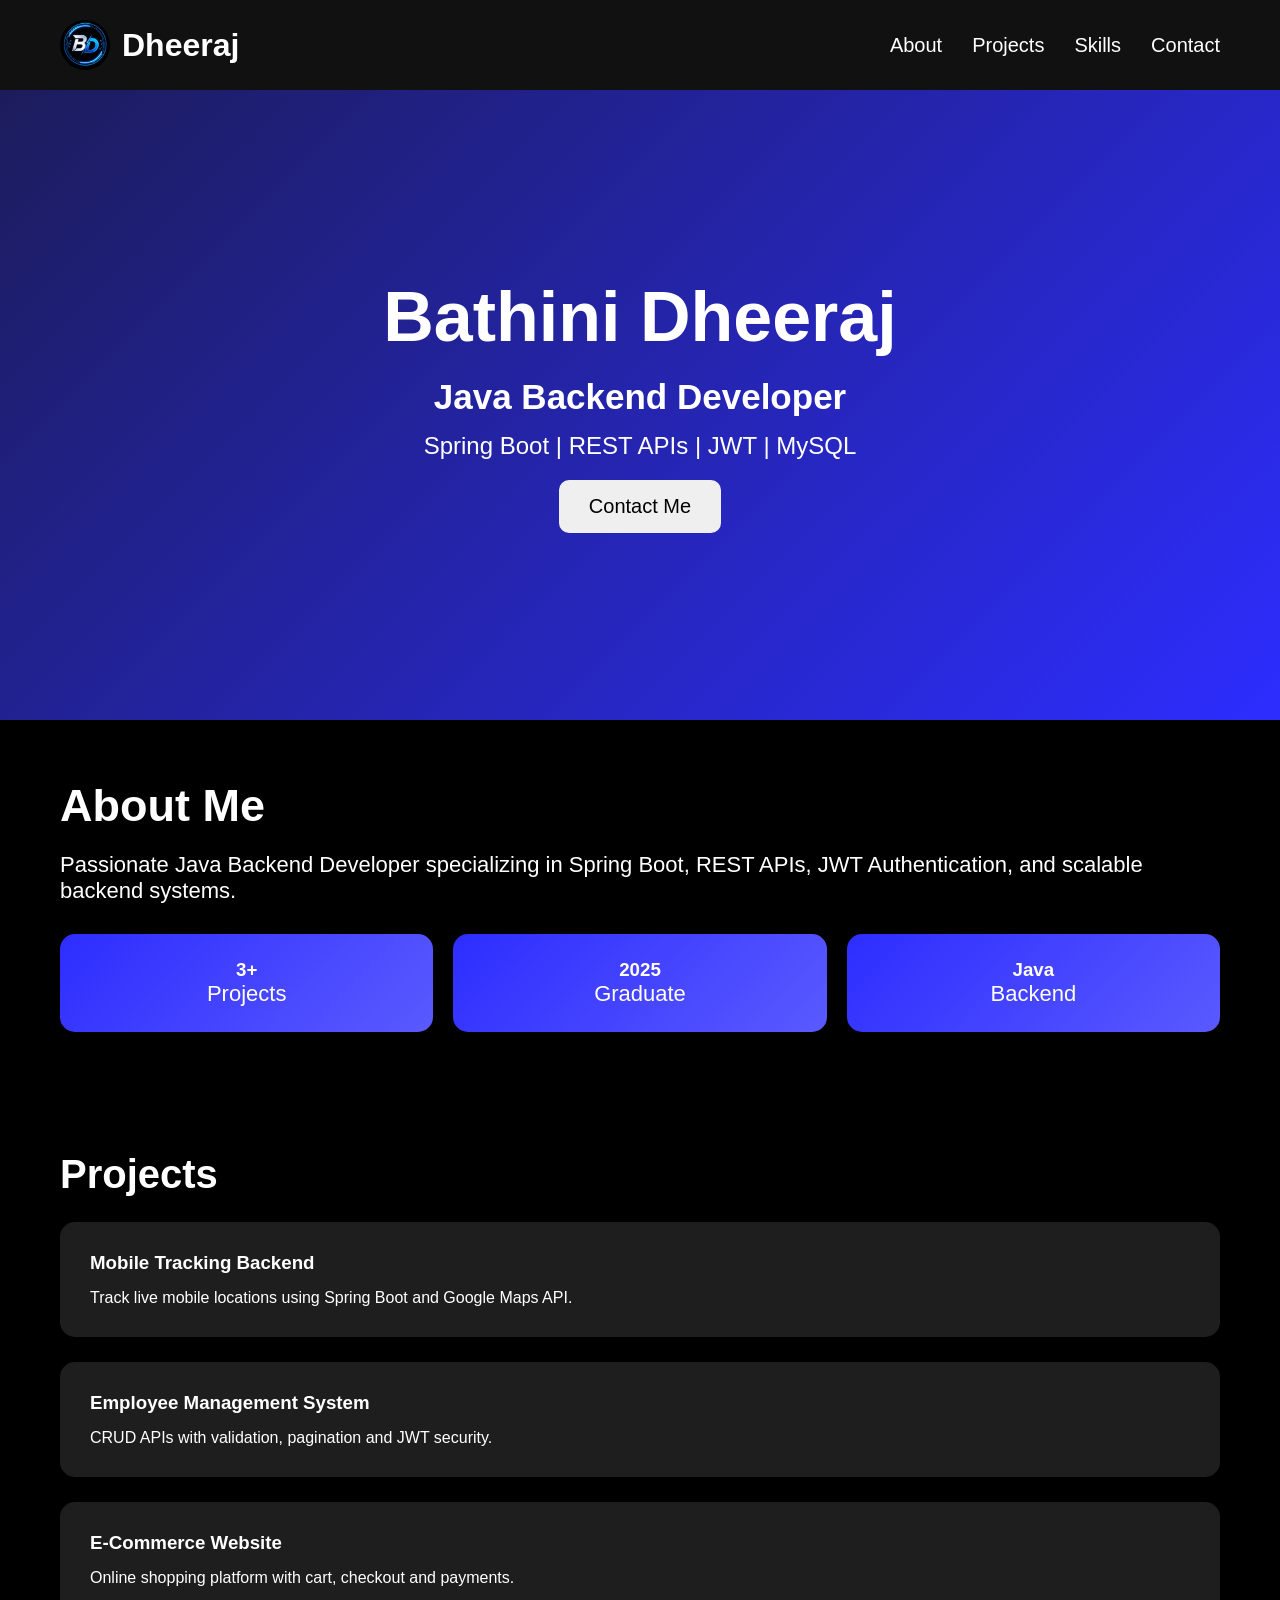
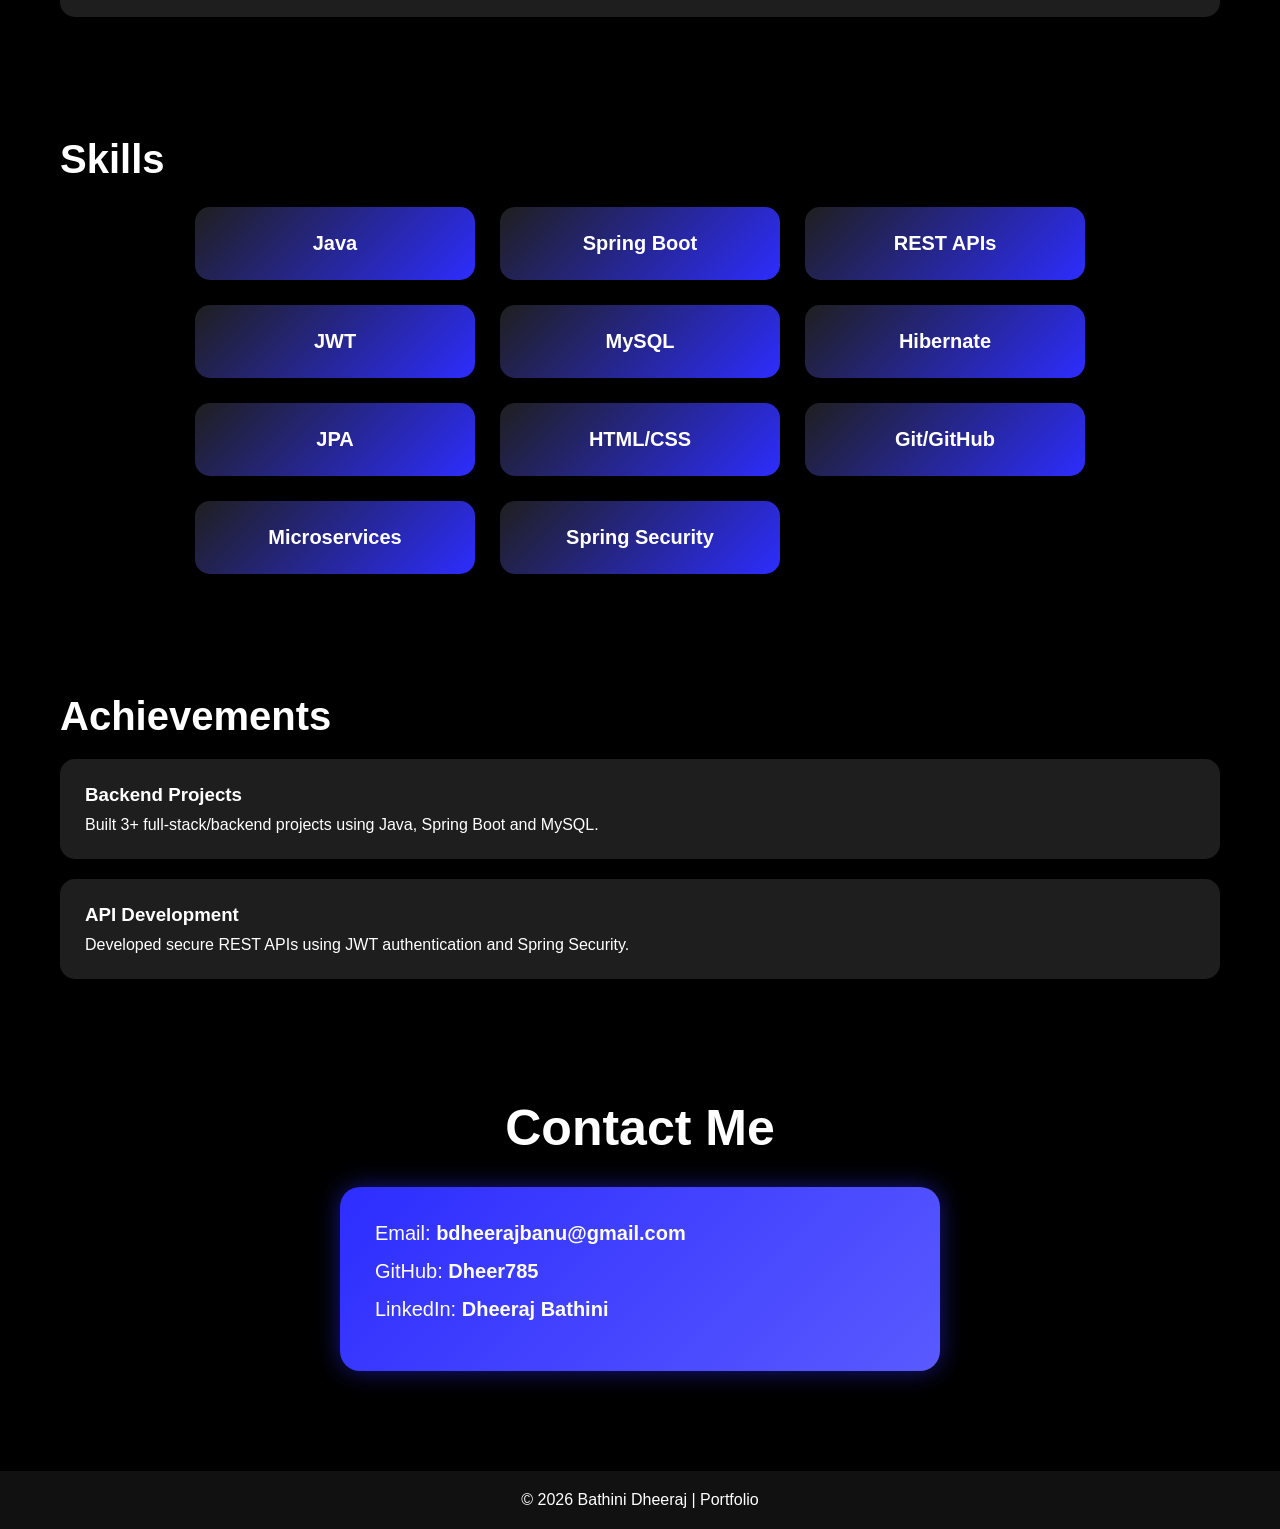
==== index.html @ f6986299 "Rename index1.html to index.html" ====
<!DOCTYPE html>
<html lang="en">
<head>
    <meta charset="UTF-8">
    <meta name="viewport" content="width=device-width, initial-scale=1.0">
    <title>Dheeraj Portfolio</title>
    <link rel="stylesheet" href="style.css">
</head>
<body>
<nav class="navbar">
    <div class="logo-container">
    <img src="bd-logo.png" class="logo-img" alt="Logo">
    <h2 class="logo">Dheeraj</h2>
</div>

    <ul class="nav-links">
        <li><a href="#about">About</a></li>
        <li><a href="#projects">Projects</a></li>
        <li><a href="#skills">Skills</a></li>
        <li><a href="#contact">Contact</a></li>
    </ul>
</nav>
    <!-- Hero Section -->
    <div class="hero">
        <div class="hero-content">
            <h1>Bathini Dheeraj</h1>
            <h2>Java Backend Developer</h2>
            <p>Spring Boot | REST APIs | JWT | MySQL</p>
            <a href="#contact">
    <button>Contact Me</button>
</a>
        </div>
    </div>

    <!-- About -->
    <section id="about" class="about">
        <h2>About Me</h2>
        <p>
            Passionate Java Backend Developer specializing in Spring Boot,
            REST APIs, JWT Authentication, and scalable backend systems.
        </p>

        <div class="stats">
            <div class="stat-box">
                <h3>3+</h3>
                <p>Projects</p>
            </div>

            <div class="stat-box">
                <h3>2025</h3>
                <p>Graduate</p>
            </div>

            <div class="stat-box">
                <h3>Java</h3>
                <p>Backend</p>
            </div>
        </div>
    </section>

    <!-- Projects -->
    <section id="projects" class="projects">
        <h2>Projects</h2>

        <div class="project-card">
            <h3>Mobile Tracking Backend</h3>
            <p>Track live mobile locations using Spring Boot and Google Maps API.</p>
        </div>

        <div class="project-card">
            <h3>Employee Management System</h3>
            <p>CRUD APIs with validation, pagination and JWT security.</p>
        </div>

        <div class="project-card">
            <h3>E-Commerce Website</h3>
            <p>Online shopping platform with cart, checkout and payments.</p>
        </div>
    </section>

    <!-- Skills -->
    <section id="skills" class="skills">
        <h2>Skills</h2>

        <div class="skills-container">
            <div class="skill-box">Java</div>
            <div class="skill-box">Spring Boot</div>
            <div class="skill-box">REST APIs</div>
            <div class="skill-box">JWT</div>
            <div class="skill-box">MySQL</div>
            <div class="skill-box">Hibernate</div>
            <div class="skill-box">JPA</div>
            <div class="skill-box">HTML/CSS</div>
            <div class="skill-box">Git/GitHub</div>
            <div class="skill-box">Microservices</div>
            <div class="skill-box">Spring Security</div>
        </div>
    </section>

    <!-- Achievements -->
    <section id="achievements" class="achievements">
        <h2>Achievements</h2>

        <div class="achievement-card">
            <h3>Backend Projects</h3>
            <p>Built 3+ full-stack/backend projects using Java, Spring Boot and MySQL.</p>
        </div>

        <div class="achievement-card">
            <h3>API Development</h3>
            <p>Developed secure REST APIs using JWT authentication and Spring Security.</p>
        </div>
    </section>

    <!-- Contact -->
    <section id="contact" class="contact">
        <h2>Contact Me</h2>

        <div class="contact-card">
<p>Email: <a href="mailto:bdheerajbanu@gmail.com">bdheerajbanu@gmail.com</a></p>
<p>GitHub: <a href="https://github.com/Dheer785">Dheer785</a></p>
<p>LinkedIn: <a href="https://www.linkedin.com/in/dheeraj-bathini-0b1872352/">Dheeraj Bathini</a></p>
        </div>
    </section>

    <footer>
        <p>© 2026 Bathini Dheeraj | Portfolio</p>
    </footer>

</body>
</html>
---- style.css ----
* {
    margin: 0;
    padding: 0;
    box-sizing: border-box;
}

body {
    background: black;
    color: white;
    font-family: Arial, sans-serif;
}

/* Hero Section */
.hero {
    height: 70vh;
    display: flex;
    justify-content: center;
    align-items: center;
    background: linear-gradient(135deg, #1c1c5c, #2d2dff);
    text-align: center;
}

.hero-content h1 {
    font-size: 70px;
    margin-bottom: 20px;
}

.hero-content h2 {
    font-size: 35px;
    margin-bottom: 15px;
}

.hero-content p {
    font-size: 24px;
    margin-bottom: 20px;
}

.hero-content button {
    padding: 15px 30px;
    font-size: 20px;
    border: none;
    border-radius: 10px;
    cursor: pointer;
}

/* About Section */
.about {
    padding: 60px;
}

.about h2 {
    font-size: 45px;
    margin-bottom: 20px;
}

.about p {
    font-size: 22px;
}

/* Stats */
.stats {
    display: flex;
    justify-content: space-between;
    gap: 20px;
    margin-top: 30px;
}

.stat-box {
    flex: 1;
    background: linear-gradient(135deg, #2d2dff, #5a5aff);
    padding: 25px;
    border-radius: 15px;
    text-align: center;
}

/* Projects */
.projects {
    padding: 60px;
}

.projects h2 {
    margin-bottom: 20px;
    font-size: 40px;
}

.project-card {
    background: #1e1e1e;
    padding: 30px;
    margin-top: 25px;
    border-radius: 15px;
}

.project-card h3 {
    margin-bottom: 15px;
}

/* Skills */
.skills {
    padding: 60px;
}

.skills h2 {
    margin-bottom: 25px;
    font-size: 40px;
}

.skills-container {
    display: grid;
    grid-template-columns: repeat(3, 280px);
    justify-content: center;
    gap: 25px;
}

.skill-box {
    background: linear-gradient(135deg, #1f1f1f, #2d2dff);
    padding: 25px;
    border-radius: 15px;
    text-align: center;
    font-weight: bold;
    font-size: 20px;
    transition: 0.3s;
}

.skill-box:hover {
    transform: translateY(-5px) scale(1.05);
    box-shadow: 0 0 25px rgba(45, 45, 255, 0.6);
}

/* Achievements */
.achievements {
    padding: 60px;
}

.achievements h2 {
    margin-bottom: 20px;
    font-size: 40px;
}

.achievement-card {
    background: #1e1e1e;
    padding: 25px;
    margin-top: 20px;
    border-radius: 15px;
}

.achievement-card h3 {
    margin-bottom: 10px;
}

/* Contact */
.contact{
    padding: 60px;
    display: flex;
    flex-direction: column;
    align-items: center;
}

.contact h2{
    font-size: 50px;
    margin-bottom: 30px;
    text-align: center;
}

.contact-card{
    background: linear-gradient(135deg,#2d2dff,#5a5aff);
    padding: 35px;
    border-radius: 20px;
    width: 600px;
    max-width: 90%;
    box-shadow: 0 0 25px rgba(45,45,255,0.5);
}

.contact-card p{
    margin-bottom: 15px;
    font-size: 20px;
}
    .navbar{
    display:flex;
    justify-content:space-between;
    align-items:center;
    padding:20px 60px;
    background:#111;
}

.logo{
    color:white;
    font-size:32px;
    font-weight:bold;
}

.nav-links{
    list-style:none;
    display:flex;
    gap:30px;
}

.nav-links li{
    display:inline;
}

.nav-links a{
    color:white;
    text-decoration:none;
    font-size:20px;
}
footer {
    text-align: center;
    padding: 20px;
    background: #111;
    margin-top: 40px;
}
    .contact-card a {
    color: white;
    text-decoration: none;
    font-weight: bold;
}

.contact-card a:visited {
    color: white;
}

.contact-card a:hover {
    color: #dcdcff;
    text-decoration: underline;
}
    .logo-container{
    display:flex;
    align-items:center;
    gap:12px;
}

.logo-img{
    width: 50px;
    height: 50px;
    display: block;
    object-fit: cover;
    border-radius: 50%;
}
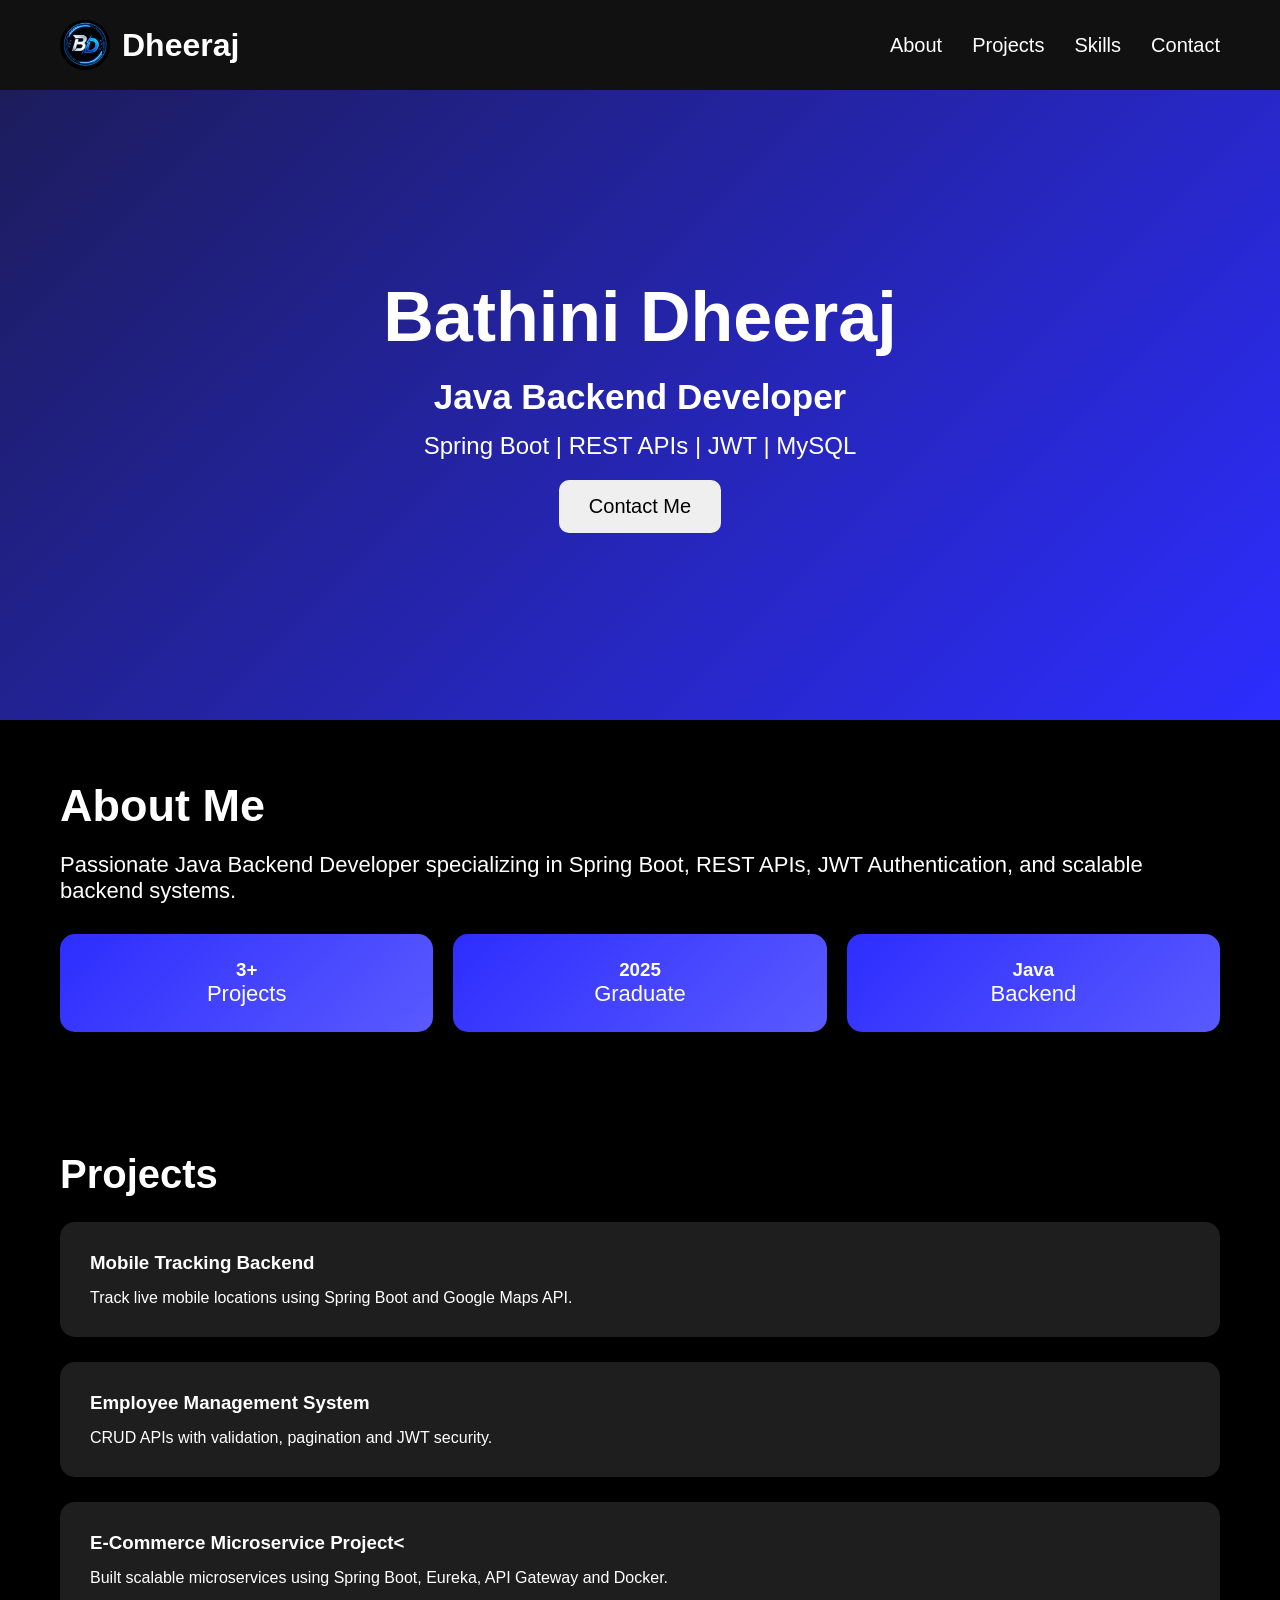
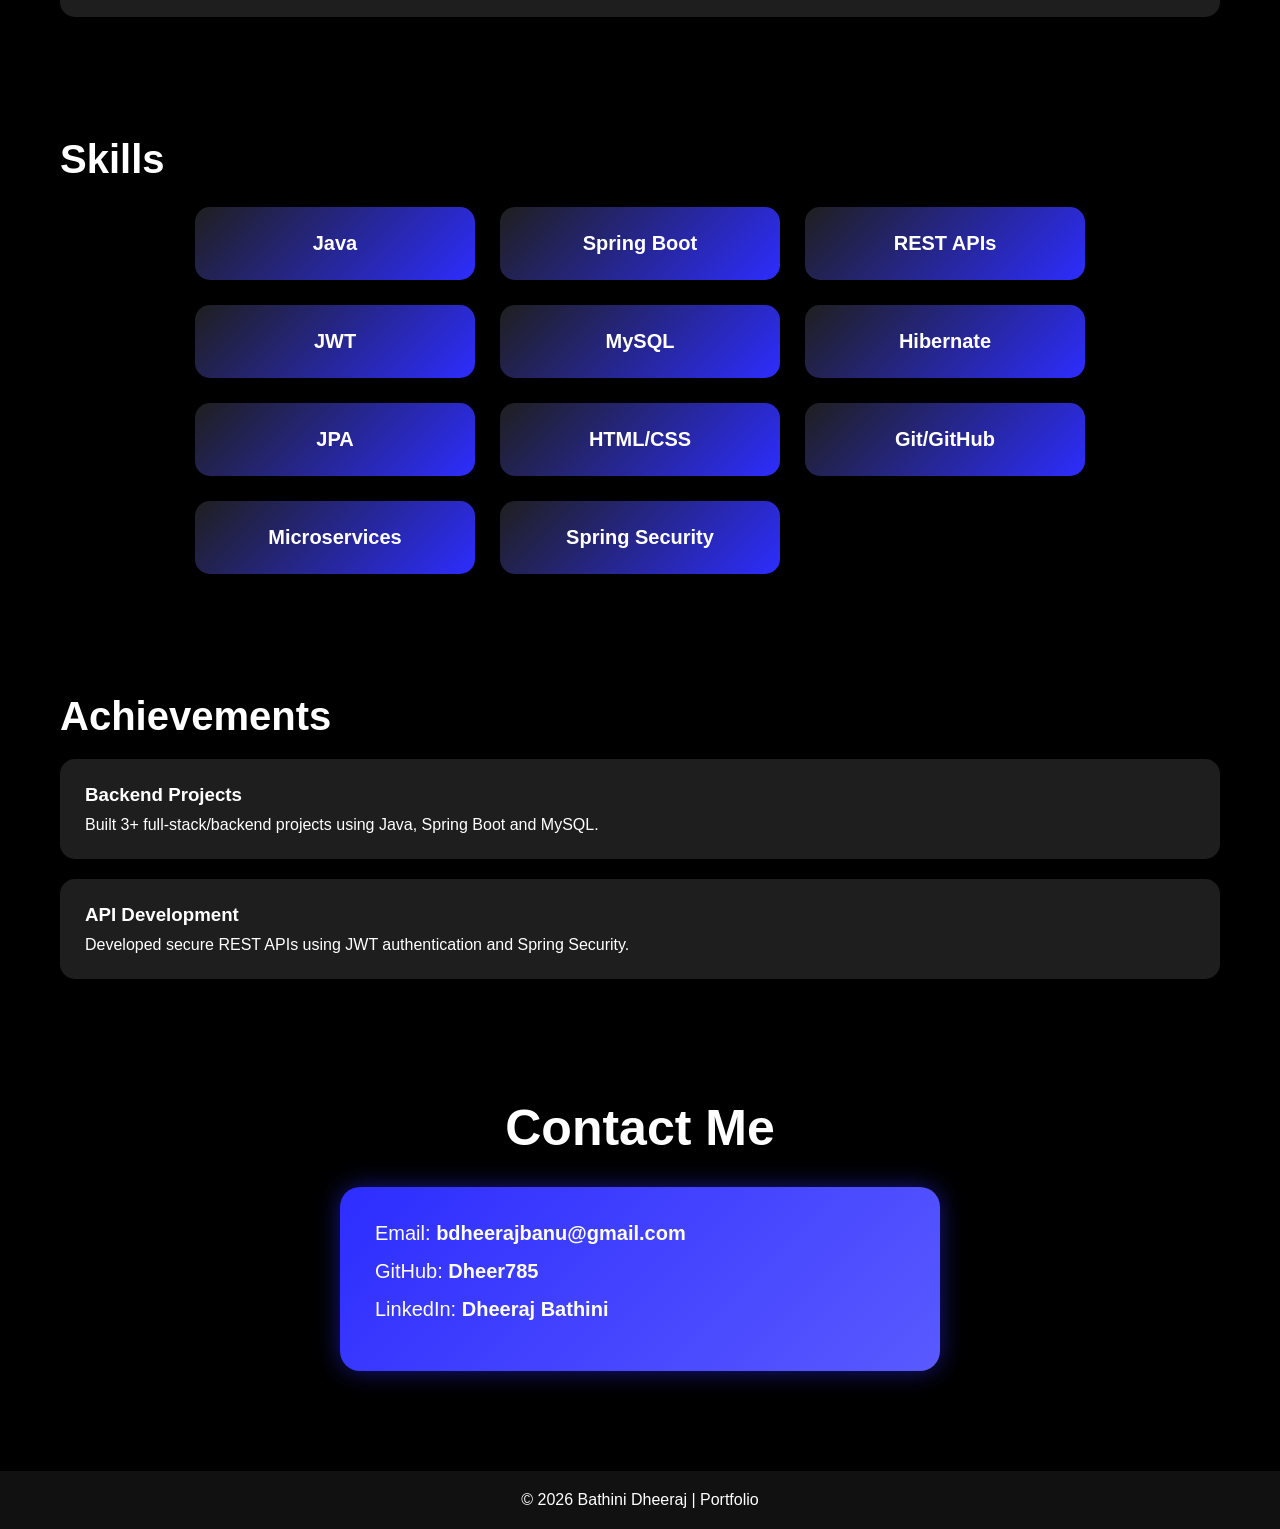
==== commit 5450c6d5: "Update index.html" ====
--- a/index.html
+++ b/index.html
@@ -73,8 +73,8 @@
         </div>
 
         <div class="project-card">
-            <h3>E-Commerce Website</h3>
-            <p>Online shopping platform with cart, checkout and payments.</p>
+            <h3>E-Commerce Microservice Project<</h3>
+            <p>Built scalable microservices using Spring Boot, Eureka, API Gateway and Docker.</p>
         </div>
     </section>
 
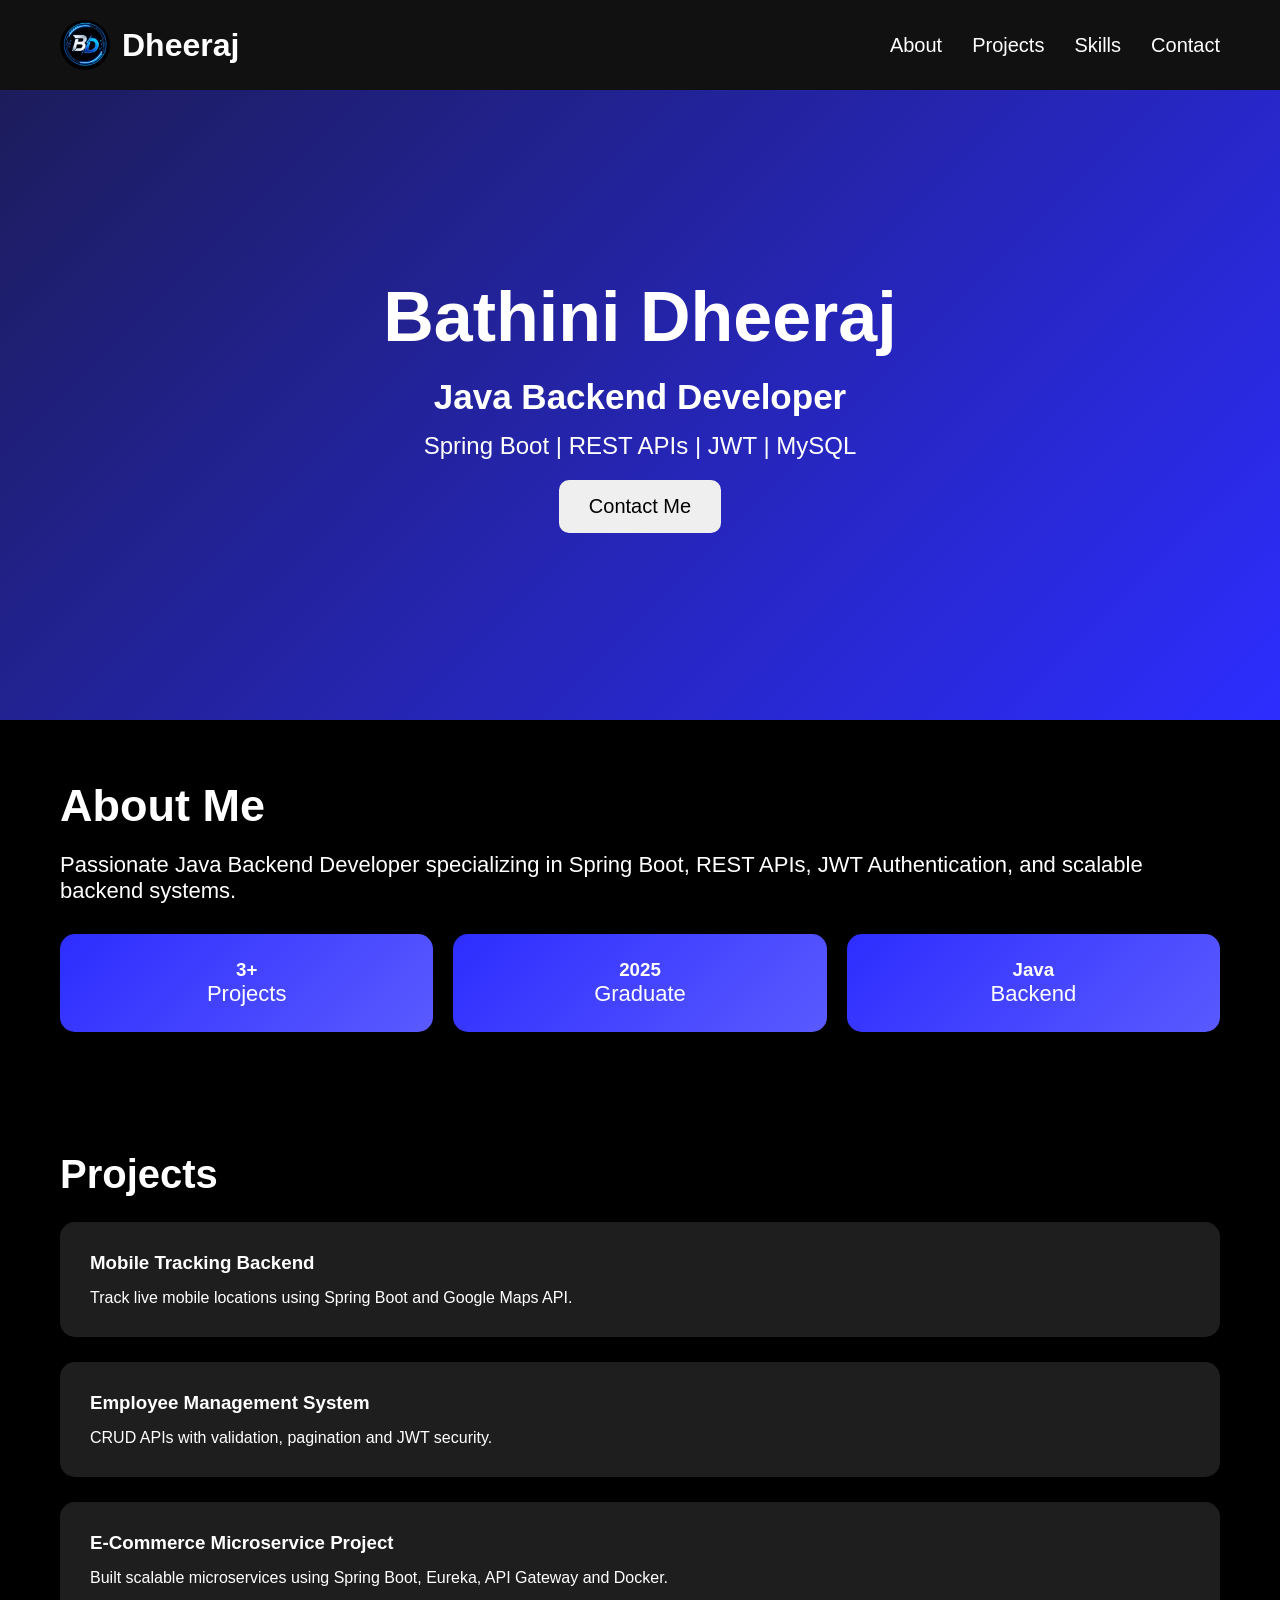
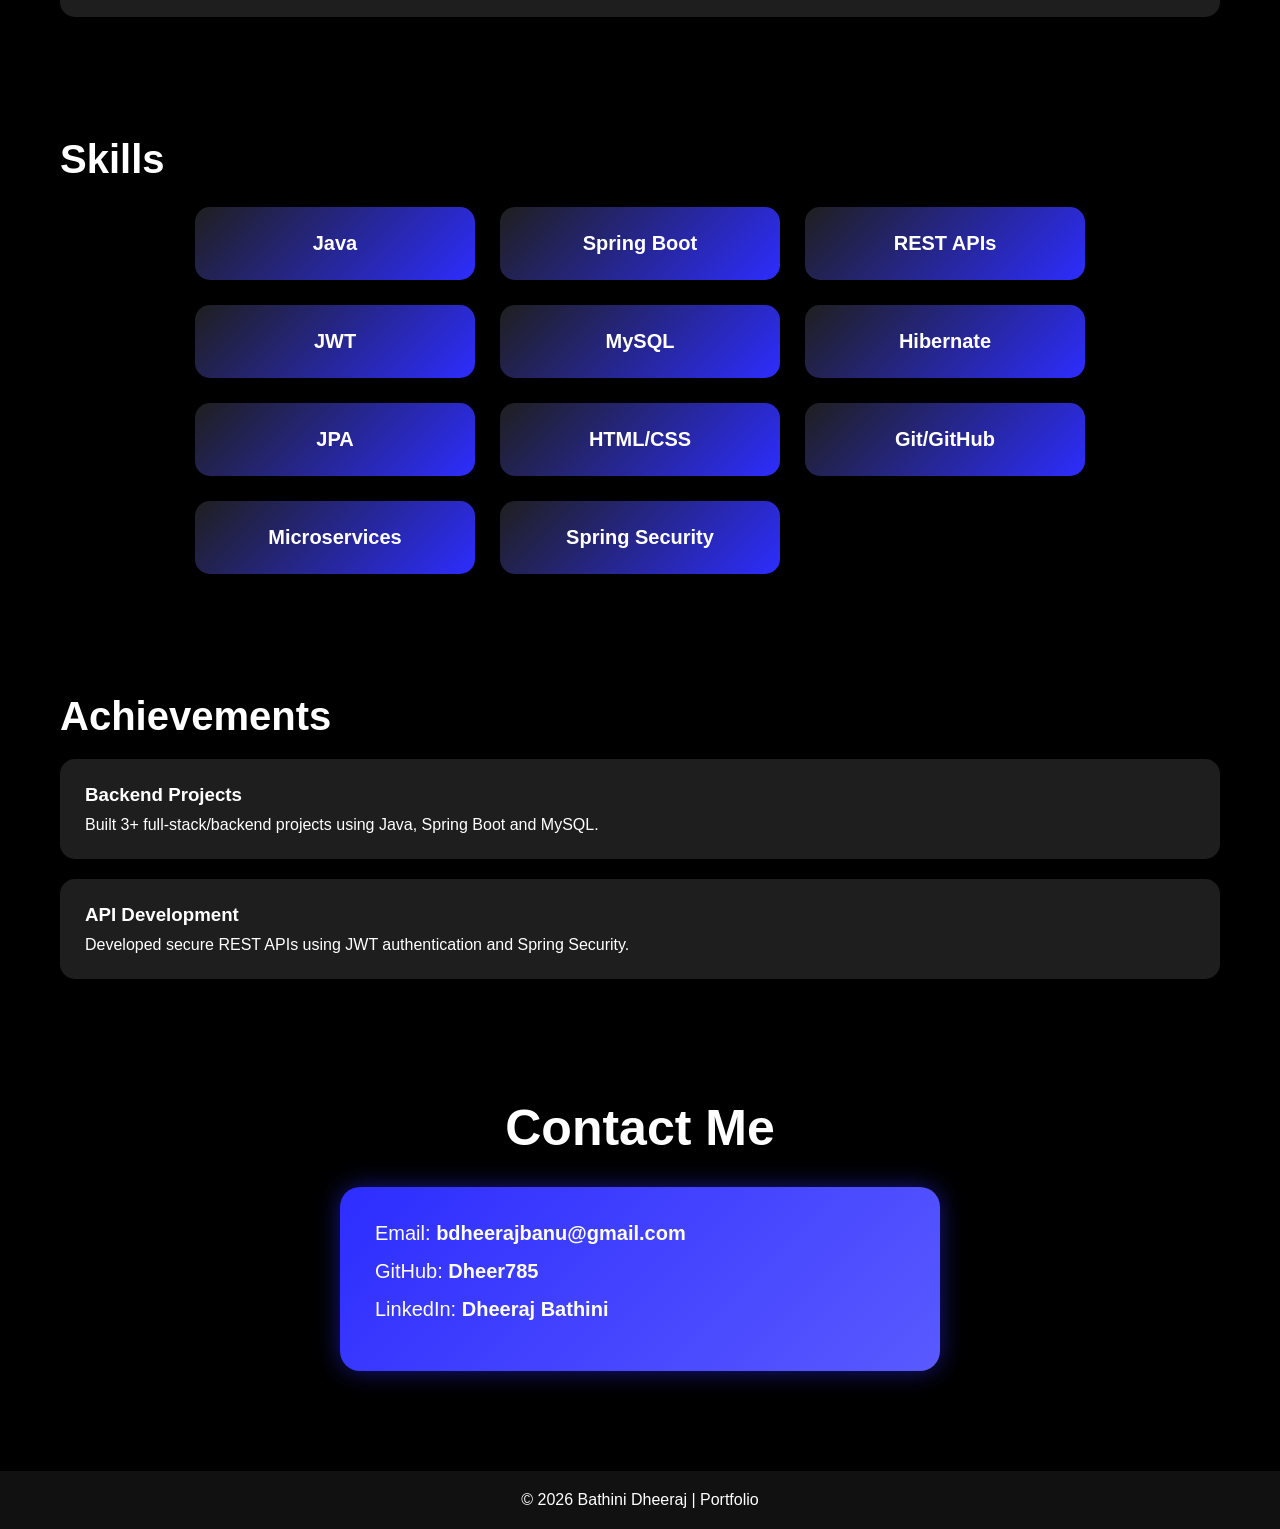
==== commit b1400053: "Update index.html" ====
--- a/index.html
+++ b/index.html
@@ -73,7 +73,7 @@
         </div>
 
         <div class="project-card">
-            <h3>E-Commerce Microservice Project<</h3>
+            <h3>E-Commerce Microservice Project</h3>
             <p>Built scalable microservices using Spring Boot, Eureka, API Gateway and Docker.</p>
         </div>
     </section>
